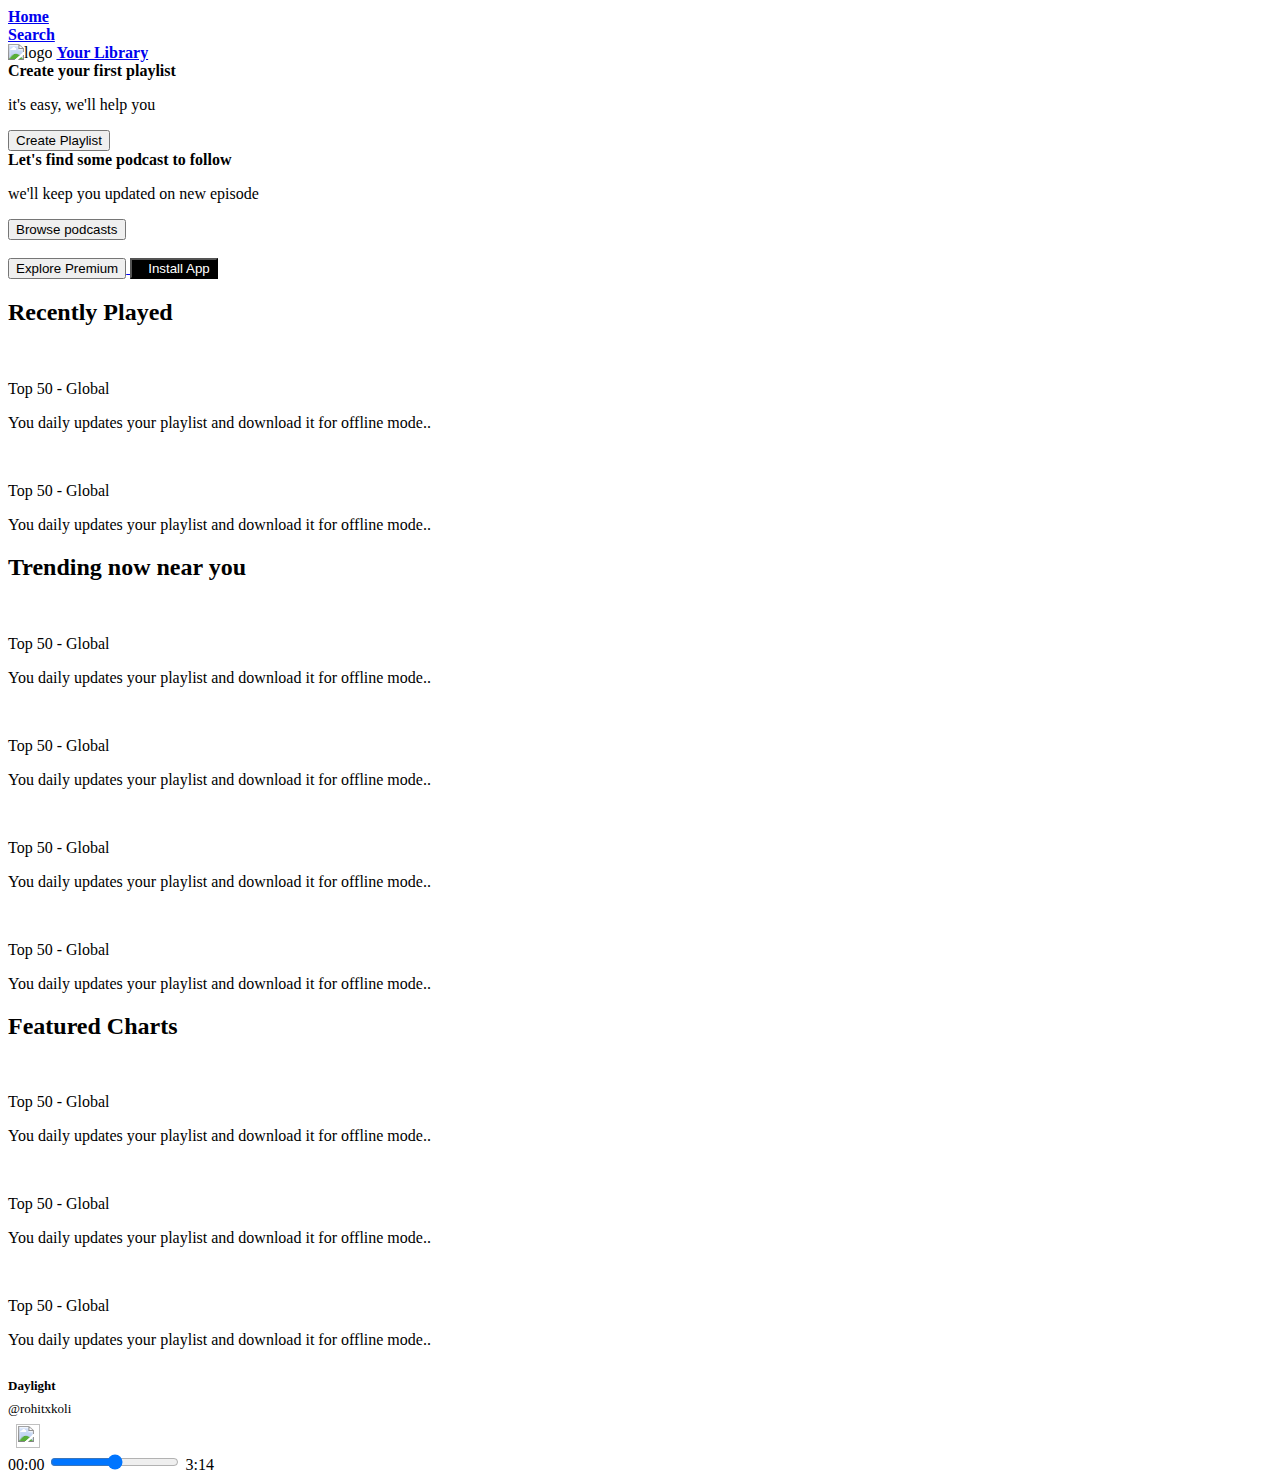
==== index.html @ cc5d5d91 "Create index.html" ====
<!DOCTYPE html>
<html lang="en">
<head>
    <meta charset="UTF-8">
    <meta name="viewport" content="width=device-width, initial-scale=1.0">
    <title>Spotify - Web Player: Music for everyone</title>

    <!-- stylesheet -->
    <link rel="stylesheet" href="style.css">

    <!-- font awesome -->
    <link rel="stylesheet" href="https://cdnjs.cloudflare.com/ajax/libs/font-awesome/6.4.0/css/all.min.css" integrity="sha512-iecdLmaskl7CVkqkXNQ/ZH/XLlvWZOJyj7Yy7tcenmpD1ypASozpmT/E0iPtmFIB46ZmdtAc9eNBvH0H/ZpiBw==" crossorigin="anonymous" referrerpolicy="no-referrer" />
    <!-- website-logo -->
    <link rel="icon" href="logo.png">

    <!-- google font- Montserrat -->
    <link rel="preconnect" href="https://fonts.googleapis.com">
    <link rel="preconnect" href="https://fonts.gstatic.com" crossorigin>
    <link href="https://fonts.googleapis.com/css2?family=Montserrat:wght@300;400;500;600;700&display=swap" rel="stylesheet">
</head>
<body>

    <div class="main">
        <label for="check" id="btn" style="display: none;"><i class="fa-solid fa-bars"></i></label>
        <input type="checkbox" name="" id="check" style="display: none;">


<!-- sidebar-section -->
        <div class="sidebar">
            <div class="nav">
                <div class="nav-options">
                    <label for="check"> 
                        <i class="fa-solid fa-house"></i>
                        <a href="#" ><b><label for="check">Home</label></b></a>
                    </label>
                </div>
                <div class="nav-options">
                        <i class="fa-solid fa-magnifying-glass">
                        </i>
                    <b> <a href="yt.html" target="blank">Search</a></b>
                     
                </div>
            </div>
            <div class="library-section">
                <div class="library-options">
                    <div>
                        <img src="library_icon.png" alt="logo">
                        <a href="#"><b>Your Library</b></a>
                    </div>
                    <div class="lab-icons">
                        <i class="fa-solid fa-plus"></i>
                        <i class="fa-solid fa-arrow-right"></i>
                    </div>
                </div>
            </div>
            <div class="lib-box">
                <div class="box b1">
                    <div class="box-p1">
                        <b>Create your first playlist</b>
                    </div>
                    <div class="box-p2">
                        <p>it's easy, we'll help you</p>
                    </div>
                    <button class="badge">Create Playlist</button>
                </div>
                
                <div class="box b2">
                    <div class="box-p1">
                        <b>Let's find some podcast to follow</b>
                    </div>
                    <div class="box-p2">
                        <p>we'll keep you updated on new episode</p>
                    </div>
                    <button class="badge">Browse podcasts</button>
                </div>


                <label for="check">
                    <i class="fa-solid fa-xmark"></i>
                </label>
           
                
            </div>
        </div>


<!-- main-content-section -->
        <div class="main-content">
            <div class="sticky-nav">
                <div class="sticky-nav-icons">
                    <label for="check" id="btn"><i class="fa-solid fa-bars"></i></label>

                    <img src="backward_icon.png" alt="">
                    <img src="forward_icon.png" alt="">
                </div>
                
            <div class="sticky-nav-options">     
                <a href="https://www.spotify.com/in-en/premium/">        
                   <button class="badge">Explore Premium</button>
                </a>
                
                <a href="https://play.google.com/store/apps/details?id=com.spotify.music&hl=en_IN&gl=US">
                   <button class="badge" style="background-color: black; color: white;"> <i class="fa-regular fa-circle-down" style="margin-right: 10px;"></i>Install App</button>
                </a>
                <i class="fa-regular fa-user"></i>
            </div>

            </div>


         
         
            <div class="cards">
                <h2>Recently Played</h2>
                <div class="cards-container">

                    <div class="card">
                        <img src="card1img.jpeg" alt="" class="card-img">
                        <p class="card-title">Top 50 - Global</p>
                        <p class="card-info">You daily updates your playlist and download it for offline mode..</p>
                    </div>      
                    
                    <div class="card">
                        <img src="card2img.jpeg" alt="" class="card-img">
                        <p class="card-title">Top 50 - Global</p>
                        <p class="card-info">You daily updates your playlist and download it for offline mode..</p>
                    </div>  
                </div>

                <h2>Trending now near you</h2>
                <div class="cards-container">

                    <div class="card">
                        <img src="card1img.jpeg" alt="" class="card-img">
                        <p class="card-title">Top 50 - Global</p>
                        <p class="card-info">You daily updates your playlist and download it for offline mode..</p>
                    </div>    
                    
                    <div class="card">
                        <img src="card2img.jpeg" alt="" class="card-img">
                        <p class="card-title">Top 50 - Global</p>
                        <p class="card-info">You daily updates your playlist and download it for offline mode..</p>
                    </div>  

                    <div class="card">
                        <img src="card3img.jpeg" alt="" class="card-img">
                        <p class="card-title">Top 50 - Global</p>
                        <p class="card-info">You daily updates your playlist and download it for offline mode..</p>
                    </div>  

                    <div class="card">
                        <img src="card4img.jpeg" alt="" class="card-img">
                        <p class="card-title">Top 50 - Global</p>
                        <p class="card-info">You daily updates your playlist and download it for offline mode..</p>
                    </div>  
                </div>
            
                <h2>Featured Charts</h2>
                <div class="cards-container">

                    <div class="card">
                        <img src="card5img.jpeg" alt="" class="card-img">
                        <p class="card-title">Top 50 - Global</p>
                        <p class="card-info">You daily updates your playlist and download it for offline mode..</p>
                    </div>      
                    <div class="card">
                        <img src="card6img.jpeg" alt="" class="card-img">
                        <p class="card-title">Top 50 - Global</p>
                        <p class="card-info">You daily updates your playlist and download it for offline mode..</p>
                    </div>   
                    <div class="card">
                        <img src="card1img.jpeg" alt="" class="card-img">
                        <p class="card-title">Top 50 - Global</p>
                        <p class="card-info">You daily updates your playlist and download it for offline mode..</p>
                    </div>                 
                </div>
            </div>
        </div>


<!-- music-player-section -->
        <div class="music-player">
            <div class="album">
                <img src="card2img.jpeg" alt="" class="album-img">
                <div style="line-height: 5px; font-size: small;">
                    <b>Daylight</b><br><br>
                    <p>@rohitxkoli</p>
                </div>
                <i class="fa-regular fa-heart"></i>
                <i class="fa-solid fa-download"></i>
            </div>

            <div class="player">
            <div class="player-control">
                <img src="player_icon1.png" alt="" class="player-control-icons">
                <img src="player_icon2.png" alt="" class="player-control-icons">
                <img src="player_icon3.png" alt="" class="player-control-icons" style="width: 1.5rem; height: 1.5rem; margin-bottom: -5px;">
                <img src="player_icon4.png" alt="" class="player-control-icons">
                <img src="player_icon5.png" alt="" class="player-control-icons">
            </div>
            <div class="player-scroller">
                <span class="curent-time">00:00</span>
                <input type="range" name="" id="" min="0" max="100" step="1" class="process-bar">
                <span class="total-time">3:14</span>
            </div>

            

            </div>


            <div class="controls">
                <i class="fa-solid fa-video"></i>
                <i class="fa-solid fa-headphones"></i>
            </div>
        </div>
   
   
    </div> <!-- main closing div--> 
</body>
</html>
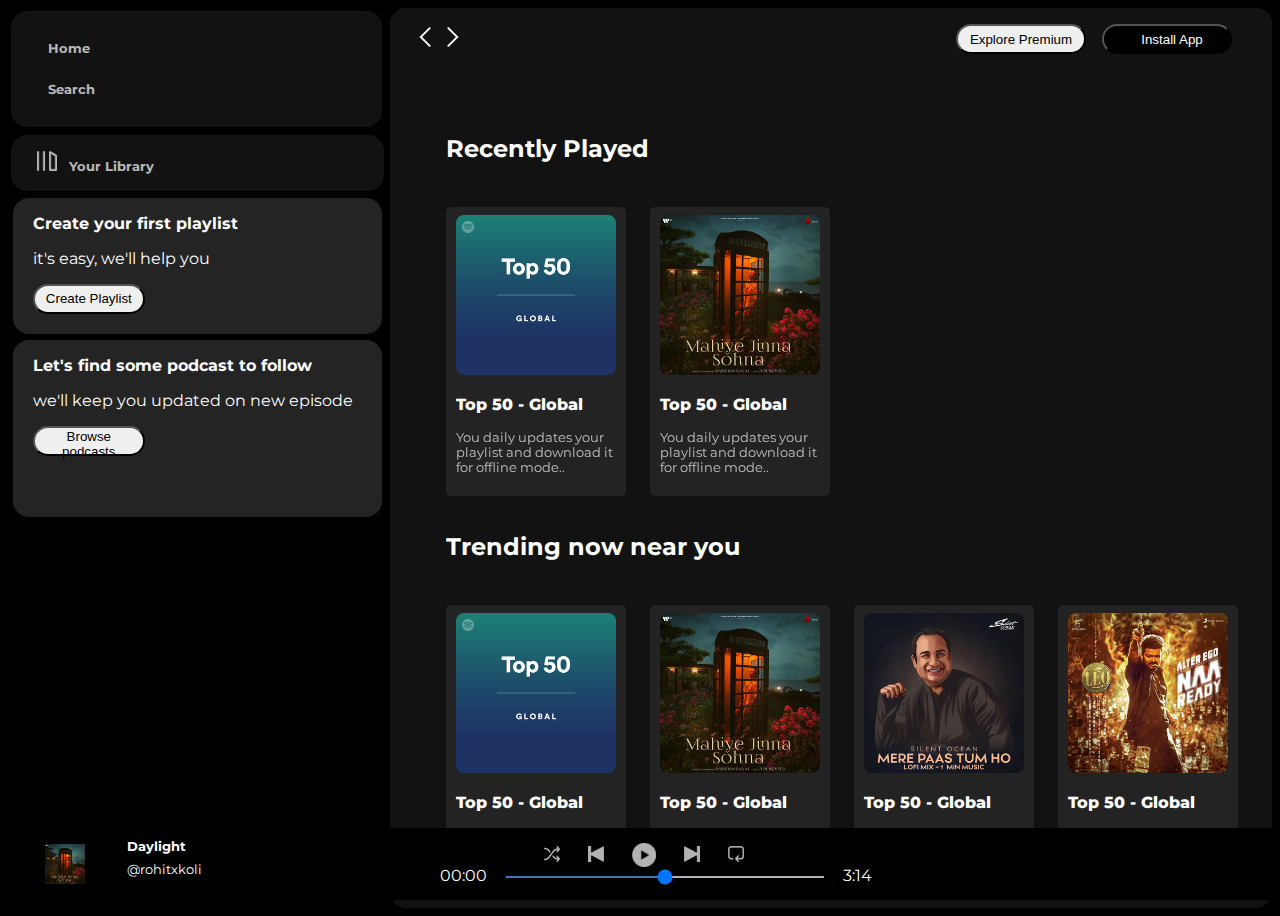
==== commit e1435a69: "Update index.html" ====
--- a/index.html
+++ b/index.html
@@ -99,7 +99,7 @@
                    <button class="badge">Explore Premium</button>
                 </a>
                 
-                <a href="https://play.google.com/store/apps/details?id=com.spotify.music&hl=en_IN&gl=US">
+                <a href="https://apps.microsoft.com/detail/9ncbcszsjrsb?launch=true&mode=full&hl=en-us&gl=in&ocid=bingwebsearch" target="_blank">
                    <button class="badge" style="background-color: black; color: white;"> <i class="fa-regular fa-circle-down" style="margin-right: 10px;"></i>Install App</button>
                 </a>
                 <i class="fa-regular fa-user"></i>
--- a/style.css
+++ b/style.css
@@ -0,0 +1,580 @@
+body{
+    font-family: 'Montserrat', sans-serif;
+    margin: 0;
+    background-color: black;
+    color: white;
+    overflow: hidden;
+}
+
+.main{
+    display: flex;
+    padding: 0.5rem;
+}
+
+.sidebar{
+    position: relative;
+    background-color: black;
+    height: 100vh;
+    width: 340px;
+    border-radius: 1rem; /* 1rem mins 16px*/
+    margin-right: 0.2rem;
+    transition:1s linear;
+
+}
+
+#check{
+    display: none;
+}
+#check:checked ~ .sidebar{
+    display: none;
+    transition: 1s linear;
+}
+#btn{
+    position: absolute;
+    /* top: 4rem;
+    left: 24rem;
+    font-size: 2rem; */
+    left: 6rem;
+    font-size: 1.5rem;
+    
+}
+.main-content{
+    background-color: #121212;
+    height: 100vh;
+    flex: 1;
+    border-radius:1rem;
+    overflow: auto;
+}
+
+.music-player{
+    background-color: black;
+    height: 72px;
+    width: 100%;
+    position:fixed;
+    bottom: 0px;
+}
+
+.nav{
+    display: flex;
+    flex-direction: column;
+    background-color:  #121212;
+    border-radius: 1rem;
+    height: 100px;
+    padding: 0.5rem 0.80rem;
+    justify-content: center;
+    line-height: 1.5rem;
+    margin: 0.2rem;
+    margin-right: 0.3rem;
+    
+}
+
+.nav-options{
+    display: flex;
+    flex-direction: row;
+    padding: 0.5rem 0.75rem;
+    color: white;
+    opacity: 0.7;
+     
+    
+}
+.nav-options:hover{
+    opacity: 1;
+}
+.nav-options i{
+    margin-right: 0.75rem;
+    font-size: 1.2rem;
+}
+a{
+    text-decoration: none;
+    color: white;
+    font-size: 1rem;
+}
+
+.library-section{
+    display: flex;
+    margin: 0.2rem;
+    margin-top: 0.5rem;
+    background-color: #121212;
+    border-radius: 1rem;
+    padding: 0.5rem 0.80rem;
+}
+.library-options{
+    display: flex;
+    width: 340px;
+    justify-content: space-between;
+    align-items: center;
+    padding: 0.5rem 0.80rem;
+    opacity: 0.7;
+}
+.library-options img{
+    width: 1.25rem;
+    height: 1.25rem;
+    margin-right: 0.5rem;
+}
+.lab-icons{
+    display: flex;
+}
+.lab-icons i{
+    margin-right: 1.5rem;
+    opacity: 0.7;
+    font-size: 1rem;
+}
+
+.lab-icons i:hover{
+
+    opacity: 1;
+}
+
+.library-options img,a:hover{
+    opacity: 1;
+}
+
+.box{
+    background-color: #242424;
+    
+    margin: 0.4rem 0.3rem;
+    border-radius: 1rem;
+    padding: 16px 20px;
+    
+}
+.b1{
+    height: 6.5rem;
+}
+
+.b2{
+    height: 7.875rem;
+}
+.box button, .badge{
+    width: 8.125rem;
+    height: 1.9rem;
+    border-radius: 1rem;
+}
+.box button:hover{
+    width:8.30rem;
+    height: 2rem;
+}
+
+
+
+.sticky-nav{
+    position: sticky;
+    top: 0;
+    background-color: #121212;
+    display: flex;
+    justify-content: space-between;
+    align-items: center;
+    padding: 1rem 0.5rem;
+}
+
+.sticky-nav-options{
+    display: flex;
+    justify-content: center;
+    align-items: center;
+    /* padd */
+}
+
+.sticky-nav-options button,i{
+    margin-right: 1rem;
+}
+
+.sticky-nav-icons{
+    margin-left: 15px;
+}
+
+
+/* cards section */
+
+.cards{
+    margin: 4rem 2rem;
+}
+
+.cards h2{
+    margin-left: 1.5rem;
+}
+
+
+.cards-container{
+    display: flex;
+    flex-wrap: wrap;
+}
+
+
+.card{
+    background-color: #232323;
+    width: 200px;
+    border-radius: 0.5rem;
+    padding: 8px 10px;
+    margin-left: 1.5rem;
+    margin-top: 1.5rem;
+    margin-bottom: 1rem;
+    
+}
+.card img{
+    width: 100%;
+    border-radius: 0.5rem;
+    
+}
+.card-title{
+    font-weight: 800;
+}
+.card-info{
+    font-size: 0.8rem;
+    opacity: 0.7;
+}
+
+.card:hover{
+    background-color: #2a2929;
+}
+
+
+.footer{
+    height: 300px;
+    display: flex;
+    align-items: center;
+    justify-content: center;
+}
+.footer-line{
+    width: 90%;
+    height: 50%;
+    border-top: 1px solid goldenrod;
+    opacity: 0.3;
+    display: flex;
+    align-items: first baseline;
+    justify-content: flex-end;
+}
+
+.music-player{
+    display: flex;
+
+}
+.album{
+    width: 25%;
+    display: flex;
+    justify-content: space-around;
+    align-items: center;
+    padding-left: 1rem;
+}
+.album img{
+    width: 40px;
+    height: 40px;
+}
+
+.player{
+    width: 50%;
+    display: flex;
+    flex-direction: column;
+    justify-content: center;
+    align-items: center;
+}
+
+.player-control img{
+     margin-right: 1.5rem;
+     opacity: 0.7;
+}
+.player-control img:hover{
+    opacity: 1;
+}
+
+
+.player-control-icons{
+    width: 1rem;
+    height: 1rem;
+}
+
+
+.player-scroller{
+    display: flex;
+    align-items: center;
+    justify-content: center;
+    column-gap: 1rem;
+    row-gap: 0.4rem;
+}
+
+.process-bar{
+    width: 20rem;
+    height: 2px;
+     margin-top: 5px;
+}
+
+.controls{
+    width: 25%;
+    display: flex;
+    align-items: center;
+    justify-content: center;   
+}
+.controls i{
+    margin-left: 1rem;
+}
+
+
+
+
+ 
+
+
+@media only screen
+and (max-device-width : 395px)
+{ 
+    .sidebar{
+        width: 100%;
+        font-size: 1rem;
+         
+    }
+    .cards-container{
+        justify-content: center;
+        align-items: center;
+        padding: 0;
+        margin: 0;
+    }
+
+    .card{
+        width: 8rem;
+        padding: 0;
+        gap: 12px;
+        font-size: 0.7rem;
+        padding: 5px;
+    }
+    .card p{
+        font-size: 0.5rem;
+    }
+
+    .album , .controls{
+        display: none;
+    }
+}
+
+
+ 
+
+
+/* (min-device-width : 445px) and */
+@media only screen
+and  (max-device-width : 555px)
+{
+     
+
+    .sidebar{
+        width: 100%;
+        font-size: 1rem;
+        
+    }
+    .sidebar i,img{
+        width: 2rem;
+    }
+    .sidebar a{
+        font-size: 0.6rem;
+    }
+    .lab-icons{
+        width: 1.2rem;
+    }
+
+    .library-options div img{
+        width: 1rem;
+    }
+    .library-options{
+        padding-right: 10px;
+    }
+    
+    .lab-icons{
+        padding-right: 50px;
+    }
+
+    .library-options div img{
+        width: 15px;
+        height: 15px;
+    }
+
+     
+
+    .sticky-nav-options{
+        display: none;
+    }
+    .sticky-nav-icons img{
+        display: none;
+    }
+    #btn{
+        left:20px
+    }
+
+
+    .cards-container{
+        justify-content: center;
+        align-items: center;
+        padding: 0;
+        margin: 0;
+    }
+
+    .album , .controls{
+        display: none;
+    }
+
+
+
+
+}
+
+@media only screen
+and (max-device-width : 328px)
+{ 
+.card{
+    width: 200px;
+}
+
+ 
+.sidebar{
+    font-size: 1rem;
+}
+}
+
+
+@media only screen
+and (max-device-width : 340px)
+{ 
+    .player{
+        width: 10vw;
+    }
+    .music-player{
+        justify-content: center;
+    }
+    .player-scroller{
+        width: 150px;
+        font-size: 0.8rem;
+
+    }
+
+    .card{
+        width: 200px;
+    }
+
+    .b2{
+        
+        padding-bottom: 35px;
+    }
+    .footer-line span{
+        font-size: x-small;
+    }
+
+    .process-bar{
+        width: 150px;
+        font-size: 0.8rem;
+    }
+}
+
+@media only screen
+and (max-device-width : 440px)
+{ 
+    .footer-line span{
+        font-size: 0.7rem;
+    }
+    .process-bar{
+        width: 150px;
+        font-size: 0.8rem;
+    }
+
+    .card{
+        width: 200px;
+    }
+    .b2{
+        
+        padding-bottom: 35px;
+    }
+}
+
+@media only screen
+and (max-device-width : 500px)
+{ 
+
+    .cards-container{
+        justify-content: center;
+        align-items: center;
+        padding: 0;
+        margin: 0;
+    }
+     
+
+    .album , .controls{
+        display: none;
+    }
+
+    .player{
+        width: 100%;
+        justify-content: center;
+        align-items: center;
+
+
+    }
+
+    
+}
+
+
+@media only screen
+and (max-device-width : 872px)
+{ 
+    .album , .controls{
+        display: none;
+    }
+    .music-player{
+        justify-content: center;
+        align-items: center;
+    }
+    .b2{
+        
+        padding-bottom: 5px;
+    }
+}
+
+
+
+
+
+@media only screen
+and (min-device-width : 915px)
+{ 
+/* 
+    .album , .controls{
+        display: none;
+    } */
+    .player{
+        
+        justify-content: center;
+        align-items: center;
+    }
+
+    .b2{
+        
+        padding-bottom: 35px;
+    }
+
+    .album img div i{
+        margin-left:  2rem;
+    }
+    .sidebar{
+        width: 30%;
+        font-size: 1rem;
+    }
+
+    .sidebar i,a{
+        font-size: 0.8rem;
+    }
+    .sidebar i{
+        padding-top: 5px;
+    }
+    .sidebar button{
+        width: 7rem;
+    }
+
+    .sidebar button:hover{
+        width: 7rem;
+    }
+
+    .card{
+        background-color: #232323;
+    width: 160px;
+    border-radius: 0.3rem;
+    padding: 8px 10px;
+    margin-left: 1.5rem;
+    margin-top: 1.5rem;
+    margin-bottom: 1rem;
+    }
+}
